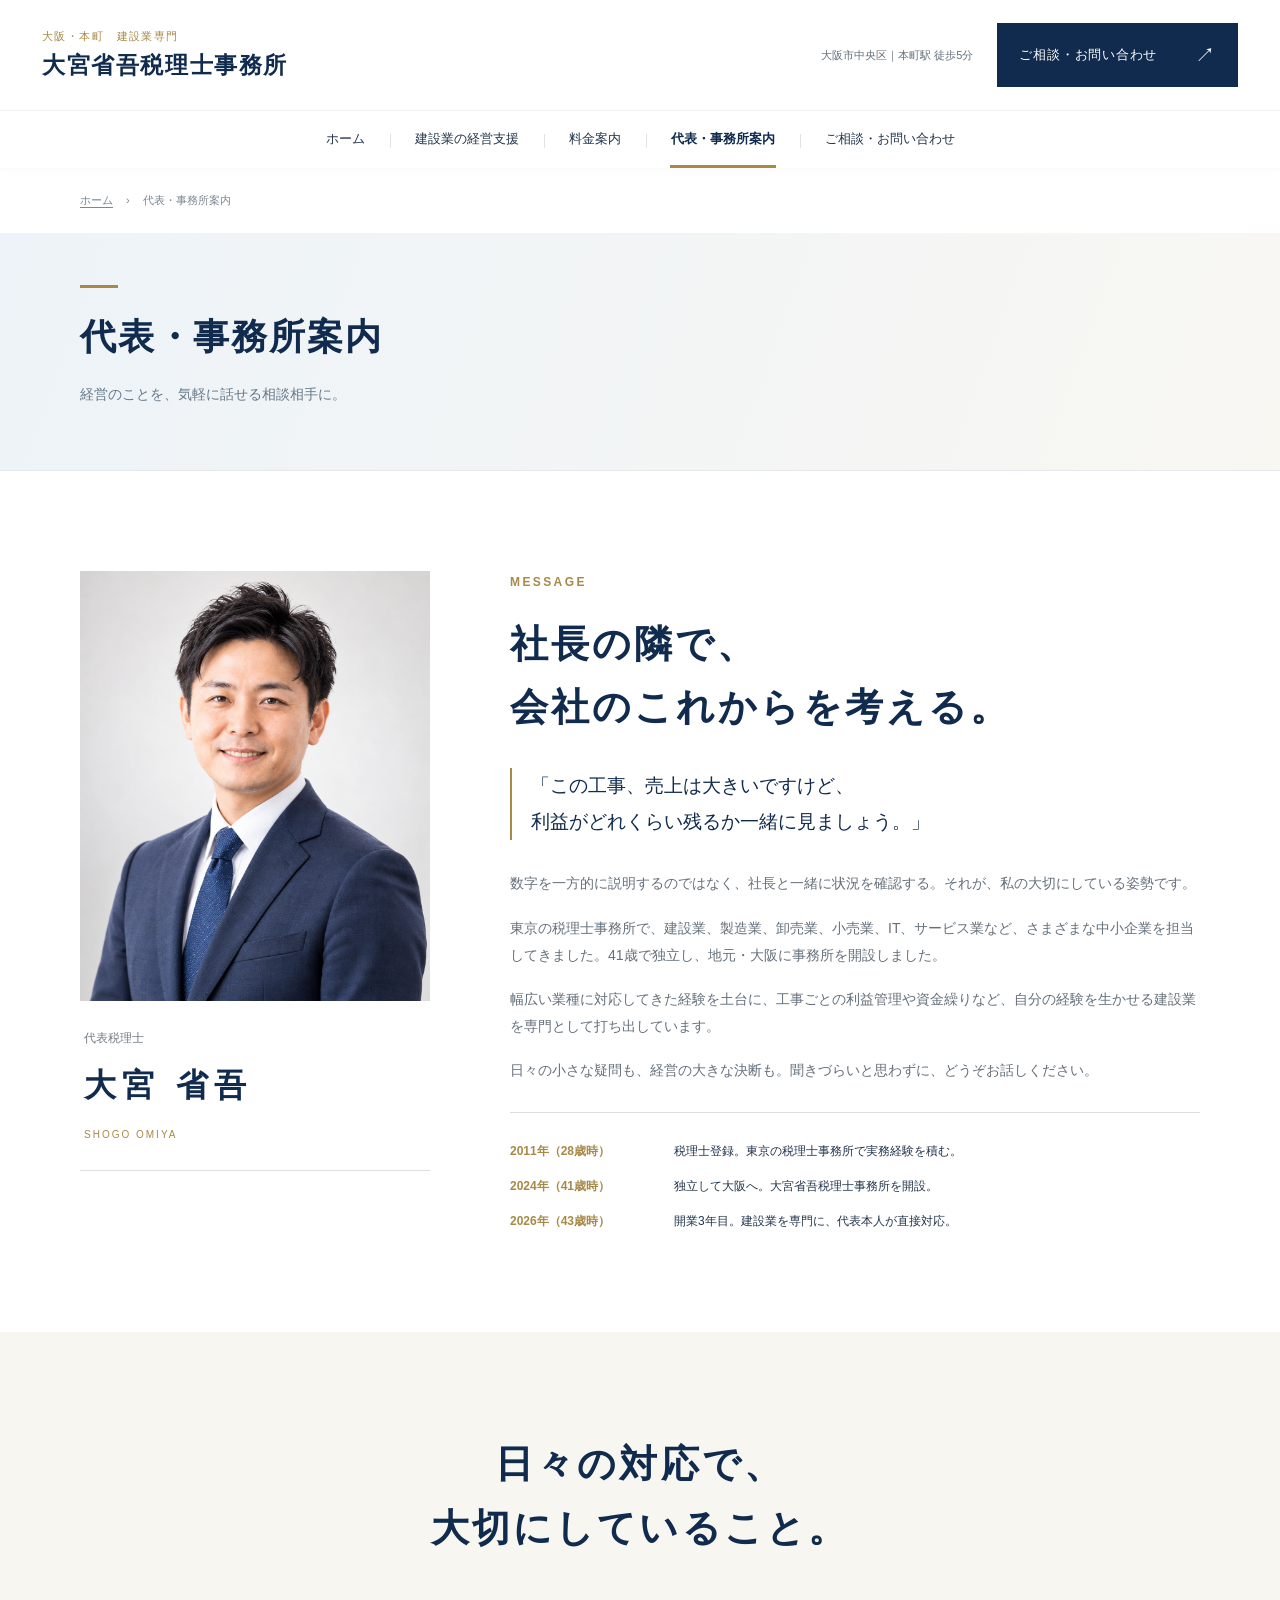
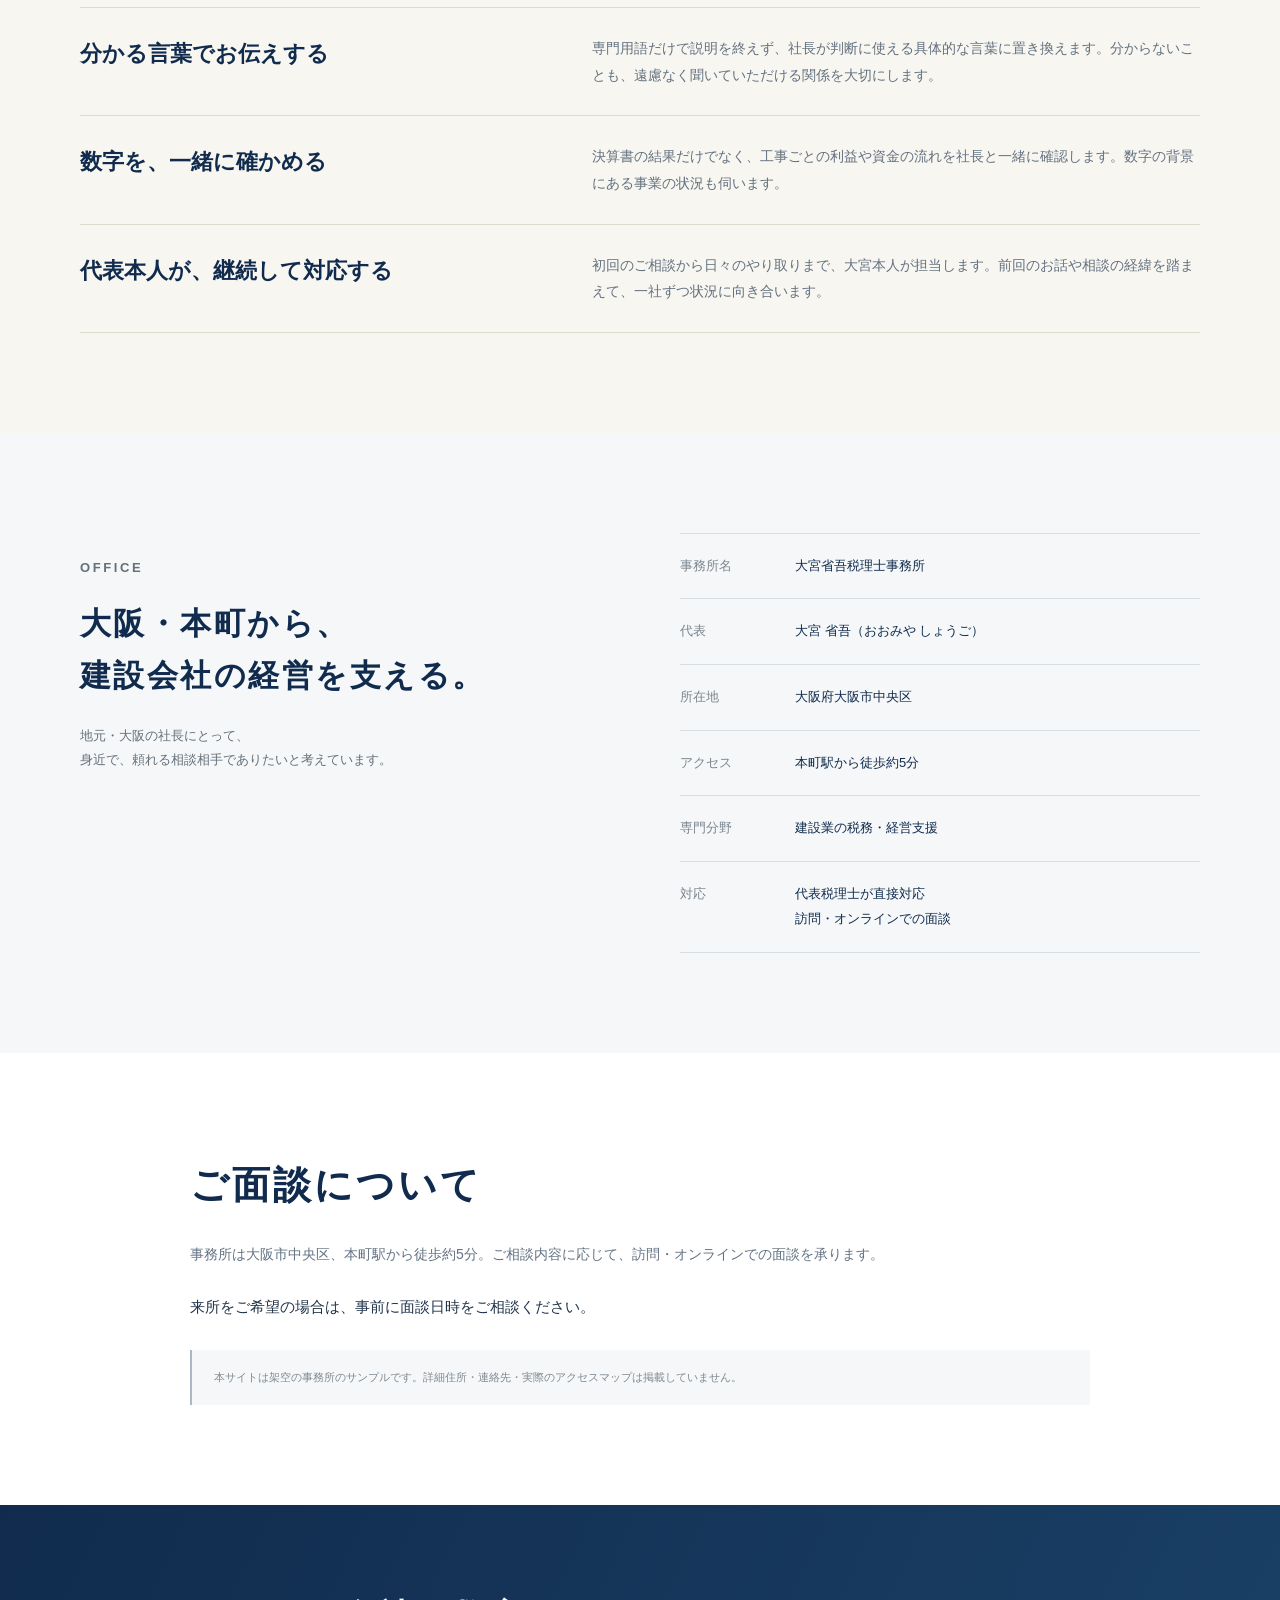
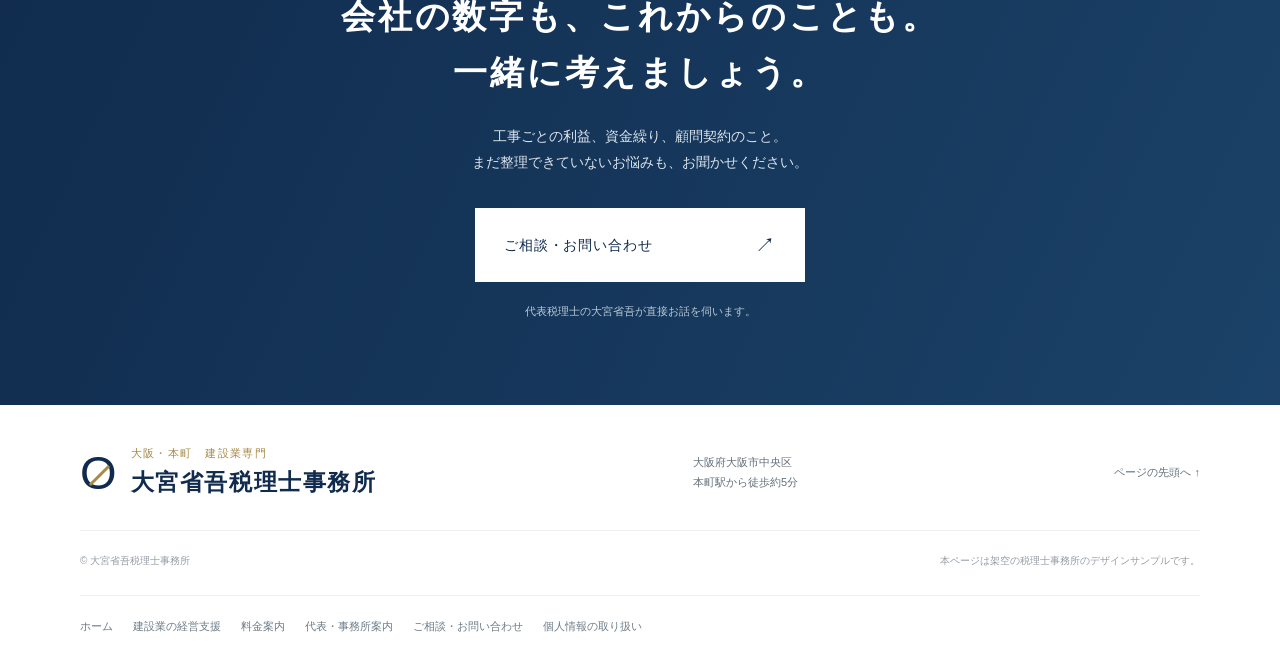
==== about/index.html @ fcce5896 "Add files via upload" ====
<!doctype html><html lang="ja"><head><meta charset="utf-8"><meta name="viewport" content="width=device-width,initial-scale=1"><title>代表・事務所案内｜大宮省吾税理士事務所</title><meta name="description" content="代表税理士・大宮省吾の経歴と対応方針。大阪市中央区、本町駅から徒歩約5分の税理士事務所です。"><meta name="theme-color" content="#102b4d"><link rel="stylesheet" href="../assets/style.css"><link rel="stylesheet" href="../assets/pages.css"></head><body id="top"><a class="skip" href="#main">本文へ</a><header><div class="header-inner"><a class="brand" href="../"><span><small>大阪・本町　建設業専門</small><strong>大宮省吾税理士事務所</strong></span></a><div class="header-right"><span class="location">大阪市中央区｜本町駅 徒歩5分</span><a class="button compact" href="../contact/">ご相談・お問い合わせ <span>↗</span></a></div><button class="menu-button" aria-expanded="false" aria-controls="navigation">メニュー <span>☰</span></button></div><nav id="navigation" aria-label="メインナビゲーション"><a href="../">ホーム</a><a href="../services/">建設業の経営支援</a><a href="../fees/">料金案内</a><a href="./" aria-current="page">代表・事務所案内</a><a href="../contact/">ご相談・お問い合わせ</a></nav></header><main id="main"><div class="breadcrumb container"><a href="../">ホーム</a><span>›</span><span>代表・事務所案内</span></div><section class="page-title"><div class="container"><span class="title-rule"></span><h1>代表・事務所案内</h1><p>経営のことを、気軽に話せる相談相手に。</p></div></section><section class="section representative" id="representative"><div class="container representative-grid"><div class="portrait-column"><div class="portrait"><img src="../assets/representative-portrait.png" alt="笑顔で少し斜めを向いた代表税理士・大宮省吾の人物イメージ" loading="lazy" width="1024" height="1280"></div><div class="name"><small>代表税理士</small><h3>大宮 省吾</h3><span>SHOGO OMIYA</span></div></div><div class="representative-copy"><p class="eyebrow">MESSAGE</p><h2>社長の隣で、<br>会社のこれからを考える。</h2><p class="lead">「この工事、売上は大きいですけど、<br>利益がどれくらい残るか一緒に見ましょう。」</p><p>数字を一方的に説明するのではなく、社長と一緒に状況を確認する。それが、私の大切にしている姿勢です。</p><p>東京の税理士事務所で、建設業、製造業、卸売業、小売業、IT、サービス業など、さまざまな中小企業を担当してきました。41歳で独立し、地元・大阪に事務所を開設しました。</p><p>幅広い業種に対応してきた経験を土台に、工事ごとの利益管理や資金繰りなど、自分の経験を生かせる建設業を専門として打ち出しています。</p><p>日々の小さな疑問も、経営の大きな決断も。聞きづらいと思わずに、どうぞお話しください。</p><div class="career"><div><span>2011年（28歳時）</span><p>税理士登録。東京の税理士事務所で実務経験を積む。</p></div><div><span>2024年（41歳時）</span><p>独立して大阪へ。大宮省吾税理士事務所を開設。</p></div><div><span>2026年（43歳時）</span><p>開業3年目。建設業を専門に、代表本人が直接対応。</p></div></div></div></div></section><section class="section practice-values"><div class="container"><div class="section-heading"><h2>日々の対応で、<br>大切にしていること。</h2></div><div class="values-list"><article><h3>分かる言葉でお伝えする</h3><p>専門用語だけで説明を終えず、社長が判断に使える具体的な言葉に置き換えます。分からないことも、遠慮なく聞いていただける関係を大切にします。</p></article><article><h3>数字を、一緒に確かめる</h3><p>決算書の結果だけでなく、工事ごとの利益や資金の流れを社長と一緒に確認します。数字の背景にある事業の状況も伺います。</p></article><article><h3>代表本人が、継続して対応する</h3><p>初回のご相談から日々のやり取りまで、大宮本人が担当します。前回のお話や相談の経緯を踏まえて、一社ずつ状況に向き合います。</p></article></div></div></section><section class="section office" id="office"><div class="container office-grid"><div><p class="eyebrow">OFFICE</p><h2>大阪・本町から、<br>建設会社の経営を支える。</h2><p>地元・大阪の社長にとって、<br>身近で、頼れる相談相手でありたいと考えています。</p></div><dl><div><dt>事務所名</dt><dd>大宮省吾税理士事務所</dd></div><div><dt>代表</dt><dd>大宮 省吾（おおみや しょうご）</dd></div><div><dt>所在地</dt><dd>大阪府大阪市中央区</dd></div><div><dt>アクセス</dt><dd>本町駅から徒歩約5分</dd></div><div><dt>専門分野</dt><dd>建設業の税務・経営支援</dd></div><div><dt>対応</dt><dd>代表税理士が直接対応<br>訪問・オンラインでの面談</dd></div></dl></div></section><section class="section"><div class="container narrow"><h2>ご面談について</h2><p class="section-lead">事務所は大阪市中央区、本町駅から徒歩約5分。ご相談内容に応じて、訪問・オンラインでの面談を承ります。</p><p>来所をご希望の場合は、事前に面談日時をご相談ください。</p><p class="demo-note">本サイトは架空の事務所のサンプルです。詳細住所・連絡先・実際のアクセスマップは掲載していません。</p></div></section><section class="contact"><div class="container"><h2>会社の数字も、これからのことも。<br>一緒に考えましょう。</h2><p>工事ごとの利益、資金繰り、顧問契約のこと。<br>まだ整理できていないお悩みも、お聞かせください。</p><a class="button light" href="../contact/">ご相談・お問い合わせ <span>↗</span></a><p class="contact-caption">代表税理士の大宮省吾が直接お話を伺います。</p></div></section></main><footer><div class="container footer-top"><a class="brand" href="../"><span class="brand-symbol" aria-hidden="true">O<span></span></span><span><small>大阪・本町　建設業専門</small><strong>大宮省吾税理士事務所</strong></span></a><p>大阪府大阪市中央区<br>本町駅から徒歩約5分</p><a href="#top">ページの先頭へ ↑</a></div><div class="container footer-bottom"><small>© 大宮省吾税理士事務所</small><small>本ページは架空の税理士事務所のデザインサンプルです。</small></div><div class="container footer-links"><a href="../">ホーム</a><a href="../services/">建設業の経営支援</a><a href="../fees/">料金案内</a><a href="./">代表・事務所案内</a><a href="../contact/">ご相談・お問い合わせ</a><a href="../contact/#privacy">個人情報の取り扱い</a></div></footer><script src="../assets/main.js"></script></body></html>
---- assets/style.css ----
:root{--navy:#102b4d;--ink:#22344a;--gold:#a78948;--cream:#f6f4ee;--line:#dedfdd;--serif:'Yu Mincho','Hiragino Mincho ProN','Noto Serif JP',serif;--sans:'Hiragino Kaku Gothic ProN','Yu Gothic',Meiryo,sans-serif}*{box-sizing:border-box}html{scroll-behavior:smooth;scroll-padding-top:150px}body{margin:0;font-family:var(--sans);color:var(--ink);font-size:15px;line-height:1.9;background:#fff}a{color:inherit;text-decoration:none}button{font:inherit;cursor:pointer}img{display:block;max-width:100%}h1,h2,h3,p{margin:0}h2,h3{font-family:var(--serif);color:var(--navy);font-weight:600}h2{font-size:clamp(26px,3vw,40px);line-height:1.65;letter-spacing:.08em}h3{line-height:1.75}p{overflow-wrap:anywhere}.container{width:min(1120px,calc(100% - 64px));margin:auto}.narrow{max-width:900px}.section{padding:100px 0}.eyebrow{font-family:Georgia,serif;font-size:12px;font-weight:600;letter-spacing:.2em;color:var(--gold);margin-bottom:18px}.section-heading{text-align:center;margin-bottom:48px}.section-heading>p:last-child:not(.eyebrow){margin-top:20px;color:#64707b}.button{display:inline-flex;align-items:center;justify-content:space-between;gap:38px;padding:17px 28px;background:var(--navy);border:1px solid var(--navy);color:#fff;font-size:14px;letter-spacing:.06em;transition:.2s}.button:hover{background:#254568;transform:translateY(-2px)}.button span{font-size:20px}.button.compact{padding:12px 21px;font-size:13px}.button.light{background:white;border-color:white;color:var(--navy);min-width:330px}.button.light:hover{background:var(--cream)}:focus-visible{outline:3px solid #caa654;outline-offset:5px}header{background:rgba(255,255,255,.98);position:sticky;top:0;z-index:10;box-shadow:0 1px 6px #102b4d09}.header-inner{max-width:1400px;margin:auto;display:flex;align-items:center;justify-content:space-between;padding:23px 42px}.brand{display:flex;align-items:center;gap:14px}.brand small{display:block;font-size:11px;letter-spacing:.13em;color:var(--gold);line-height:1.5;margin-bottom:5px}.brand strong{font-family:var(--serif);font-size:23px;letter-spacing:.07em;color:var(--navy);line-height:1.4}.brand-symbol{font-family:Georgia,serif;font-size:47px;line-height:1;color:var(--navy);position:relative}.brand-symbol span{position:absolute;height:3px;width:27px;background:var(--gold);left:6px;top:25px;transform:rotate(-45deg)}.header-right{display:flex;align-items:center;gap:24px}.location{font-size:11px;color:#64707b}nav{border-top:1px solid #edf0f0;display:flex;justify-content:center;gap:0}nav a{font-size:13px;padding:16px 36px;position:relative}nav a:hover{color:var(--gold)}nav a+a:before{content:'';width:1px;height:14px;background:#dfe3e7;position:absolute;left:0;top:23px}.menu-button,.mobile-contact,.mobile-only,.mobile-hero{display:none}.desktop-kv{width:100%;height:auto}.hero-action{display:flex;align-items:center;justify-content:space-between;gap:30px;padding:28px max(32px,calc((100% - 1120px)/2));border-bottom:1px solid var(--line);background:#fff}.gold-label{font-family:var(--serif);font-size:21px;letter-spacing:.05em;color:var(--navy)}.hero-action p{font-size:12px;color:#64707b;margin-top:5px}.concerns{background:var(--cream)}.concern-grid{display:grid;grid-template-columns:repeat(3,1fr);gap:22px}.concern-grid article{background:white;padding:32px 30px;border-top:2px solid var(--gold)}.number{font-family:Georgia,serif;color:#c5b58d;font-size:35px;line-height:1;display:block;margin-bottom:22px}.concern-grid h3{font-size:19px;margin-bottom:18px}.concern-grid p{font-size:14px;color:#68727b}.concern-end{text-align:center;margin-top:45px;font-family:var(--serif);color:var(--navy)}.concern-end span{display:block;font-size:15px}.concern-end strong{font-size:25px;letter-spacing:.04em;font-weight:500}.strength-list article{display:grid;grid-template-columns:160px 1fr;gap:35px;padding:38px 20px;border-bottom:1px solid var(--line)}.strength-list article:first-child{border-top:1px solid var(--line)}.strength-index{font-family:Georgia,serif;font-size:58px;color:var(--gold);line-height:1.2}.strength-index span{display:block;font-size:9px;letter-spacing:.12em;margin-top:10px;color:#81898f}.strength-list h3{font-size:24px;margin-bottom:15px}.strength-list p{max-width:770px;color:#64707b;font-size:14px}.tags{display:flex;gap:10px;flex-wrap:wrap;margin-top:20px}.tags span{padding:4px 14px;background:#f5f6f7;font-size:11px}.services{background:var(--navy);color:#dae1ea}.services h2,.services h3{color:white}.heading-split{display:flex;align-items:end;justify-content:space-between;gap:32px;margin-bottom:45px}.heading-split>p{font-size:13px;padding-bottom:8px}.service-grid{display:grid;grid-template-columns:repeat(2,1fr);border-left:1px solid #ffffff25;border-top:1px solid #ffffff25}.service-grid article{padding:38px 40px;border-right:1px solid #ffffff25;border-bottom:1px solid #ffffff25}.service-grid article>span{font-size:10px;font-family:Georgia,serif;letter-spacing:.12em;color:#cab57d}.service-grid h3{font-size:24px;margin:13px 0}.service-grid p{font-size:14px;color:#c4cedb}.service-note{padding:26px 32px;margin-top:25px;border:1px solid #ffffff25;display:flex;align-items:center;gap:24px}.service-note strong{font-size:13px;white-space:nowrap;font-weight:500;color:white}.service-note p{font-size:12px;color:#c4cedb}.representative-grid{display:grid;grid-template-columns:350px 1fr;gap:80px}.portrait{height:410px;position:relative;overflow:hidden;background:#b1dded}.portrait img{max-width:none;height:100%;width:auto;position:absolute;right:0}.portrait-caption{font-size:10px;color:#8b949c;text-align:right;margin-top:6px}.name{padding:22px 4px;border-bottom:1px solid var(--line)}.name small{font-size:12px;color:#737c84}.name h3{font-size:32px;letter-spacing:.2em;margin:6px 0}.name>span{font-size:10px;letter-spacing:.2em;color:var(--gold)}.representative-copy h2{margin-bottom:22px}.representative-copy>p:not(.eyebrow){font-size:14px;color:#64707b;margin-bottom:18px}.representative-copy .lead{font-family:var(--serif);font-size:19px!important;color:var(--navy)!important;padding-left:19px;border-left:2px solid var(--gold);margin:30px 0!important}.career{margin-top:28px;border-top:1px solid var(--line);padding-top:15px}.career>div{display:grid;grid-template-columns:60px 1fr;gap:14px;margin-top:12px;font-size:12px}.career span{color:var(--gold);font-weight:bold}.flow{background:var(--cream)}.flow-grid{display:grid;grid-template-columns:repeat(3,1fr);gap:36px;padding:0;margin:0;list-style:none}.flow-grid li{position:relative;padding-top:22px;border-top:1px solid #b8a371}.flow-grid li+li:before{content:'→';position:absolute;left:-29px;top:63px;color:var(--gold)}.flow-grid span{color:var(--gold);font:13px Georgia,serif;letter-spacing:.13em}.flow-grid h3{font-size:21px;margin:16px 0}.flow-grid p{font-size:13px;color:#64707b}.faq details{border-bottom:1px solid var(--line)}.faq details:first-of-type{border-top:1px solid var(--line)}summary{padding:24px 45px 24px 5px;font-size:15px;list-style:none;cursor:pointer;position:relative}summary::-webkit-details-marker{display:none}summary:after{content:'+';position:absolute;right:12px;top:22px;color:var(--gold);font-size:23px}details[open] summary:after{content:'−'}summary span{font:24px Georgia,serif;color:var(--gold);margin-right:22px}.faq details p{padding:0 40px 27px 47px;font-size:14px;color:#64707b}.office{background:#f5f7f8}.office-grid{display:grid;grid-template-columns:1fr 1fr;gap:80px}.office h2{font-size:31px}.office p{font-size:13px;color:#64707b;margin-top:23px}.office-decoration{margin-top:32px;color:#b4c0cc}.office-decoration>span{font:11px Georgia,serif;letter-spacing:.25em}.office-decoration svg{display:block;width:90%;height:95px;margin-top:8px}dl{margin:0}dl>div{display:grid;grid-template-columns:95px 1fr;gap:20px;padding:20px 0;border-bottom:1px solid #d8dfe4;font-size:13px}dl>div:first-child{border-top:1px solid #d8dfe4}dt{color:#7b858e}dd{margin:0;color:var(--navy)}.contact{padding:83px 0;text-align:center;background:linear-gradient(115deg,#102b4d,#1b4268);color:#dbe4ec}.contact h2{color:white;font-size:34px}.contact>.container>p:not(.eyebrow){font-size:14px;margin-top:23px}.contact .button{margin-top:32px}.contact .contact-caption{font-size:11px!important;margin-top:19px!important;color:#b9c9d7}footer{padding:40px 0 22px}.footer-top{display:flex;align-items:center;justify-content:space-between;gap:32px}.footer-top p,.footer-top>a:last-child{font-size:11px;color:#64707b}.footer-bottom{display:flex;justify-content:space-between;gap:24px;margin-top:30px;padding-top:20px;border-top:1px solid #edf0f2;color:#939ba3;font-size:10px}.footer-bottom small{font-size:10px}.skip{position:fixed;top:-80px;z-index:99;background:white;padding:12px}.skip:focus{top:5px}.sr-only{position:absolute;width:1px;height:1px;overflow:hidden;clip:rect(0,0,0,0)}dialog{border:0;padding:44px;max-width:520px;width:calc(100% - 40px);color:var(--ink);box-shadow:0 20px 80px #0003}dialog::backdrop{background:#0b203bc9}dialog h2{font-size:25px;margin-bottom:20px}dialog p{font-size:14px}dialog .button{margin-top:25px}.dialog-close{border:0;background:none;position:absolute;right:15px;top:8px;font-size:28px;color:var(--navy)}
@media(min-width:1700px){.hero{max-width:2048px;margin:auto}}
@media(max-width:1100px){.location{display:none}nav a{padding:16px 22px}.representative-grid{gap:45px;grid-template-columns:300px 1fr}.service-note{display:block}.service-note p{margin-top:10px}.concern-grid article{padding:26px 20px}.concern-grid h3{font-size:17px}.header-inner{padding:20px 30px}}
@media(max-width:760px){html{scroll-padding-top:85px}body{font-size:14px}.container{width:calc(100% - 40px)}.section{padding:62px 0}.header-inner{padding:16px 20px}.brand{gap:9px}.brand-symbol{font-size:35px}.brand-symbol span{width:21px;top:20px;left:4px}.brand small{font-size:9px}.brand strong{font-size:17px;letter-spacing:.02em}.header-right{display:none}.menu-button{display:block;border:0;background:none;font-size:10px;color:var(--navy);padding:5px}.menu-button span{display:block;font-size:22px;line-height:1.3}nav{display:none;position:absolute;background:white;left:0;right:0;box-shadow:0 10px 20px #102b4d15;padding:10px 20px}nav.open{display:grid;grid-template-columns:1fr 1fr}nav a{padding:12px 9px;border-bottom:1px solid #edf0f0;font-size:12px}nav a+a:before{display:none}.mobile-contact{display:block}.desktop-kv{display:none}.mobile-hero{display:block;min-height:430px;padding:32px 20px 26px;position:relative;background:#b9e9fa;overflow:hidden;isolation:isolate}.mobile-hero:before{content:'';position:absolute;inset:0;z-index:-2;background:url('key-visual.png') right center/auto 100% no-repeat}.mobile-hero:after{content:'';position:absolute;inset:0;z-index:-1;background:linear-gradient(90deg,#e3f6ff 0%,#e3f6fff5 40%,#e3f6ff15 80%)}.mobile-hero .eyebrow{font-family:var(--sans);font-size:10px;letter-spacing:.04em;color:var(--navy);margin-bottom:25px}.mobile-hero h2{font-size:clamp(26px,7vw,33px);letter-spacing:.02em;line-height:1.7;text-shadow:0 0 10px white}.mobile-hero h2 em{font-style:normal}.mobile-hero>p:not(.eyebrow){font-family:var(--serif);font-size:15px;margin-top:22px;color:var(--navy);text-shadow:0 0 10px white}.mobile-proof{position:absolute;left:0;right:0;bottom:0;background:var(--navy);color:#fff;padding:13px 15px;text-align:center;font-size:10px;letter-spacing:.02em}.hero-action{padding:23px 20px;display:block;text-align:center}.gold-label{font-size:18px}.hero-action p{font-size:11px}.hero-action .button{margin-top:17px;padding:12px 26px;min-width:245px}.section-heading{margin-bottom:30px}.eyebrow{font-size:10px;margin-bottom:12px}.section-heading>p:last-child:not(.eyebrow){font-size:12px;margin-top:15px}.mobile-only{display:block}.concern-grid,.service-grid,.flow-grid,.office-grid,.representative-grid{grid-template-columns:1fr}.concern-grid{gap:14px}.concern-grid article{padding:23px 24px;position:relative}.number{font-size:25px;margin-bottom:13px}.concern-grid h3{font-size:19px}.concern-grid p{font-size:13px}.concern-end{margin-top:30px}.concern-end strong{font-size:20px;display:block;line-height:1.9;margin-top:6px}.strength-list article{grid-template-columns:47px 1fr;gap:18px;padding:28px 0}.strength-index{font-size:33px}.strength-index span{font-size:7px;letter-spacing:0;overflow-wrap:anywhere}.strength-list h3{font-size:20px}.strength-list p{font-size:13px}.tags{gap:6px}.tags span{font-size:10px;padding:4px 10px}.heading-split{display:block;margin-bottom:30px}.heading-split>p{margin-top:20px;font-size:12px}.service-grid article{padding:28px}.service-grid h3{font-size:23px}.service-grid p{font-size:13px}.service-note{padding:22px}.service-note strong{white-space:normal;display:block}.representative-grid{gap:32px}.portrait-column{max-width:340px;width:100%;margin:auto}.portrait{height:340px}.name{padding:16px 4px}.name h3{font-size:28px}.representative-copy .lead{font-size:17px!important}.representative-copy>p:not(.eyebrow){font-size:13px}.flow-grid{gap:28px}.flow-grid li{padding-top:17px}.flow-grid li+li:before{display:none}.flow-grid h3{margin:9px 0;font-size:20px}.faq summary{font-size:13px;padding:21px 30px 21px 0;display:flex;align-items:baseline;line-height:1.8}summary span{font-size:20px;margin-right:13px;flex-shrink:0}.faq details p{padding:0 15px 22px 32px;font-size:12px}.office-grid{gap:30px}.office h2{font-size:27px}.office-decoration{margin-top:20px}.office-decoration svg{height:75px}.contact{padding:55px 0}.contact h2{font-size:25px;letter-spacing:.04em}.contact>.container>p:not(.eyebrow){font-size:12px}.button.light{min-width:0;width:100%;max-width:330px}.footer-top{flex-direction:column;align-items:flex-start;gap:20px}.footer-bottom{flex-direction:column;gap:10px;margin-top:23px}dialog{padding:32px 25px}}
@media(prefers-reduced-motion:reduce){html{scroll-behavior:auto}*{transition:none!important}}
/* Refined concerns, portrait and consultation sequence */
.yellow-marker{background:linear-gradient(transparent 64%,#ffe46a 64%,#ffe46a 91%,transparent 91%);padding:0 .06em;box-decoration-break:clone;-webkit-box-decoration-break:clone}.concerns{background:#f8f6ef}.concerns .section-heading{margin-bottom:48px}.concern-grid{display:block;border-top:1px solid #d6d2c7}.concern-grid article{display:grid;grid-template-columns:112px minmax(260px,1fr) 1fr;align-items:center;gap:30px;background:transparent;border:0;border-bottom:1px solid #d6d2c7;padding:34px 8px}.concern-topic{font-size:13px;font-weight:600;color:var(--navy);border-left:4px solid #ebc443;padding:7px 0 7px 17px;letter-spacing:.08em}.concern-grid h3{margin:0;font-size:22px;line-height:1.8;letter-spacing:.025em}.concern-grid p{font-size:13px;line-height:2;color:#667079}.concern-end{margin-top:40px}.portrait{height:430px;background:#f2f1ed}.portrait img{width:100%;height:100%;max-width:100%;position:static;object-fit:cover;object-position:center 35%}.flow{background:#f4f6f7}.flow .section-heading{text-align:left;margin-bottom:40px}.flow-grid{display:block;position:relative;max-width:960px;margin-left:auto;list-style:none}.flow-grid:before{content:'';position:absolute;left:47px;top:38px;bottom:40px;width:1px;background:#b6c1cc}.flow-grid li{display:grid;grid-template-columns:95px 230px 1fr;align-items:center;gap:35px;padding:30px 0;border:0;position:relative}.flow-grid li+li{border-top:1px solid #d7dee4}.flow-grid li+li:before{display:none}.flow-grid .flow-step{width:95px;height:95px;display:flex;flex-direction:column;align-items:center;justify-content:center;border:1px solid #b9c5d0;border-radius:50%;background:#f4f6f7;position:relative;z-index:1;color:var(--navy);letter-spacing:0}.flow-step small{font-family:var(--sans);font-size:9px;letter-spacing:.02em}.flow-step b{font:normal 35px Georgia,serif;line-height:1.3}.flow-grid h3{font-size:22px;line-height:1.6;margin:0}.flow-grid p{font-size:14px;line-height:2;color:#667079}.flow-grid li:last-child .flow-step{background:var(--navy);color:white;border-color:var(--navy)}
@media(max-width:1100px){.concern-grid article{grid-template-columns:100px 1fr 1fr;gap:22px}.concern-grid h3{font-size:20px}.flow-grid li{grid-template-columns:95px 210px 1fr;gap:25px}.flow-grid h3{font-size:20px}}
@media(max-width:760px){.concerns .section-heading{margin-bottom:28px}.concern-grid article{grid-template-columns:1fr;gap:13px;padding:25px 0}.concern-topic{font-size:11px;padding:2px 0 2px 12px;line-height:1.7;border-left-width:3px}.concern-grid h3{font-size:21px;line-height:1.75}.concern-grid p{font-size:13px;padding-right:8px}.concern-end{margin-top:30px}.portrait{height:410px}.flow .section-heading{text-align:center;margin-bottom:25px}.flow-grid:before{left:29px;top:30px;bottom:50px}.flow-grid li{grid-template-columns:60px 1fr;column-gap:20px;row-gap:9px;padding:25px 0;align-items:start}.flow-grid .flow-step{width:60px;height:60px;grid-row:1 / 3}.flow-step small{font-size:7px}.flow-step b{font-size:26px}.flow-grid h3{font-size:20px;padding-top:5px}.flow-grid p{grid-column:2;font-size:12px;line-height:1.95}}
/* Four-step consultation graphic, adapted to the office palette */
.flow.process{background:#fff;padding:90px 0}.process .section-heading{text-align:center;margin-bottom:38px}.process-board{background:linear-gradient(120deg,#f2f4f7,#f8f6ef);padding:32px 28px;border-radius:10px}.process-phases{display:grid;grid-template-columns:1fr 1fr;gap:18px;margin-bottom:22px}.process-phases>div{background:#fff;clip-path:polygon(0 0,96% 0,100% 50%,96% 100%,0 100%);padding:13px 24px;font-family:var(--serif);font-size:20px;text-align:center;color:var(--navy);letter-spacing:.08em}.process-phases>div:last-child{color:#88703b}.process-cards{display:grid;grid-template-columns:repeat(4,minmax(0,1fr));gap:20px;padding:0;margin:0;list-style:none;position:relative;isolation:isolate}.process-cards:before{content:'';position:absolute;left:5%;right:5%;height:5px;top:139px;background:linear-gradient(90deg,var(--navy) 50%,#b39a61 50%);z-index:-1}.process-cards li{background:#fff;padding:22px 18px 25px;border-radius:7px;position:relative;text-align:center;box-shadow:0 2px 0 #102b4d06}.process-number{display:flex;align-items:baseline;justify-content:center;gap:6px;color:var(--navy);line-height:1.1;margin-bottom:18px}.process-number span{font:11px Georgia,serif;letter-spacing:.1em}.process-number b{font:normal 35px Georgia,serif}.process-icon{width:98px;height:98px;border-radius:50%;background:#edf1f6;display:grid;place-items:center;margin:0 auto 22px;color:var(--navy)}.process-icon svg{width:57px;height:57px}.process-icon .accent{stroke:#af9456}.process-cards li:nth-child(n+3) .process-number{color:#88703b}.process-cards li:nth-child(n+3) .process-icon{background:#f5f1e6}.process-cards h3{font-size:18px;letter-spacing:.02em;margin:0 0 12px;line-height:1.7}.process-cards p{font-size:12px;line-height:1.95;color:#64707b;text-align:left}.process-bands{display:grid;grid-template-columns:1fr 1fr;gap:18px;margin-top:23px}.process-bands>div{background:var(--navy);color:white;clip-path:polygon(0 0,96% 0,100% 50%,96% 100%,0 100%);padding:16px 20px;text-align:center;font-family:var(--serif);font-size:18px;letter-spacing:.04em}.process-bands>div:last-child{background:#a48b50}.process-bands span{font-family:var(--sans);font-size:10px;display:block;letter-spacing:.08em;margin-bottom:4px}.process-note{text-align:right;font-size:11px;color:#747f88;margin-top:14px}
@media(max-width:1100px){.process-board{padding:25px 20px}.process-cards{gap:13px}.process-cards li{padding:22px 13px}.process-cards h3{font-size:16px}.process-bands>div{font-size:17px}.process-icon{width:88px;height:88px}.process-cards:before{top:134px}}
@media(max-width:760px){.flow.process{padding:62px 0}.process .container{width:calc(100% - 28px)}.process .section-heading{margin-bottom:28px}.process-board{padding:20px 14px;border-radius:7px}.process-phases{gap:10px;margin-bottom:14px}.process-phases>div{font-size:12px;padding:11px 8px;letter-spacing:.01em}.process-cards{grid-template-columns:repeat(2,minmax(0,1fr));gap:14px 12px}.process-cards:before{display:none}.process-cards li{padding:19px 13px 20px}.process-cards li:nth-child(odd):after{content:'›';position:absolute;right:-11px;top:96px;color:var(--gold);font-size:24px;font-family:Georgia,serif;z-index:2}.process-number{margin-bottom:14px}.process-number b{font-size:30px}.process-number span{font-size:9px}.process-icon{width:75px;height:75px;margin-bottom:17px}.process-icon svg{width:46px;height:46px}.process-cards h3{font-size:16px;line-height:1.7;margin-bottom:10px}.process-cards p{font-size:11px;line-height:1.9}.process-bands{gap:10px;margin-top:17px}.process-bands>div{font-size:12px;padding:12px 9px;letter-spacing:0;line-height:1.7}.process-bands span{font-size:8px;letter-spacing:0}.process-note{text-align:center;font-size:10px;margin:14px 5px 0}}
@media(max-width:360px){.process-cards h3{font-size:14px}.process-cards li{padding-left:10px;padding-right:10px}.process-bands>div{font-size:11px}.process-phases>div{font-size:11px}}
.pricing{background:#faf9f5}.price-intro{display:flex;justify-content:space-between;align-items:center;gap:35px;padding:28px 38px;background:white;border-top:3px solid var(--gold);margin-bottom:40px}.price-intro>div>span{font-size:12px;color:#6d7883}.price-intro>div>p{color:var(--navy);line-height:1.5}.price-intro strong{font:44px Arial,Helvetica,sans-serif;font-variant-numeric:lining-nums tabular-nums;margin-right:7px}.price-intro small{font-size:11px}.price-intro>p{font-size:13px;color:#637180}.price-intro .price-net{font-size:11px}.pricing-subheading{display:flex;justify-content:space-between;align-items:center;gap:20px;margin:40px 0 18px}.pricing-subheading h3{font-size:24px}.pricing-subheading>span{font-size:11px;color:#7a838b}.price-table-wrap{overflow-x:auto}.price-table{width:100%;border-collapse:collapse;text-align:center;background:white;min-width:680px;font-size:14px}.price-table thead{background:var(--navy);color:white}.price-table th,.price-table td{padding:20px 15px;border-bottom:1px solid #e0e1de}.price-table thead th{font-size:12px;font-weight:500}.price-table tbody th{text-align:left;font-weight:500;font-size:13px}.price-table td{color:var(--navy)}.price-table small{display:block;font-size:10px;font-weight:normal;margin-top:4px}.price-table td small{color:#828b92}.price-table .price-focus{background:#f6f1e3}.price-notes{font-size:11px;color:#75808a;line-height:1.9;margin-top:18px}.price-notes p{padding-left:1em;position:relative;margin-top:6px}.price-notes p:before{content:'※';position:absolute;left:0}.optional-fees{background:white;padding:0 25px}.optional-fees>div{grid-template-columns:1fr 1fr;align-items:center;padding:20px 0}.optional-fees>div:first-child{border-top:0}.optional-fees>div:last-child{border-bottom:0}.optional-fees dt{font-size:14px;color:var(--navy)}.optional-fees small{display:block;font-size:10px;color:#7b858e;margin-top:4px}.optional-fees dd{text-align:right}.optional-fees dd strong{font-weight:500;font-size:16px}.annual-example{margin-top:42px;padding:32px 38px;border:1px solid #b9a477;background:white}.annual-heading>span{font-size:11px;color:var(--gold);letter-spacing:.05em}.annual-heading h3{font-size:23px;margin-top:6px}.annual-heading>p{font-size:11px;color:#77828b;margin-top:5px}.annual-equation{display:flex;align-items:center;justify-content:space-between;gap:18px;padding:24px 0}.annual-equation span{display:block;font-size:11px;color:#7b858e}.annual-equation strong{font-size:16px;color:var(--navy);font-weight:500}.annual-equation i{font-style:normal;color:var(--gold);font-size:18px}.annual-total{border-top:1px solid #dfd8c8;padding-top:20px;display:flex;align-items:baseline;justify-content:flex-end;gap:20px;color:var(--navy)}.annual-total>span{font-size:12px}.annual-total strong{font:42px Arial,Helvetica,sans-serif;font-variant-numeric:lining-nums tabular-nums}.annual-total strong small{font:16px var(--sans);margin-left:5px}.annual-disclaimer{font-size:10px;color:#858e96;text-align:right;margin-top:10px}.price-cta{text-align:center;margin-top:38px}.price-cta p{font-size:14px;margin-bottom:20px}.faq-price-link{color:var(--navy);text-decoration:underline}nav a{padding-left:25px;padding-right:25px}
@media(max-width:1100px){nav a{padding-left:16px;padding-right:16px}.price-intro{padding:25px}.annual-example{padding:28px}}
@media(max-width:760px){.price-intro{display:block;padding:23px}.price-intro strong{font-size:40px}.price-intro>p{margin-top:18px;font-size:12px}.pricing-subheading{display:block;margin-top:30px}.pricing-subheading h3{font-size:21px}.pricing-subheading>span{display:block;margin-top:6px;font-size:10px}.price-table{min-width:620px;font-size:12px}.price-table th,.price-table td{padding:15px 13px}.price-table tbody th{font-size:11px}.price-table thead th{font-size:11px}.price-table-wrap:before{content:'料金表は左右にスクロールできます';display:block;font-size:10px;color:#7a838b;margin-bottom:8px}.price-notes{font-size:10px}.optional-fees{padding:0 18px}.optional-fees>div{grid-template-columns:1fr;gap:10px;padding:17px 0}.optional-fees dd{text-align:left}.optional-fees dt{font-size:13px}.optional-fees dd strong{font-size:15px}.annual-example{padding:23px 20px;margin-top:30px}.annual-heading h3{font-size:20px}.annual-equation{flex-direction:column;align-items:stretch;gap:10px;padding:22px 0}.annual-equation p{display:flex;justify-content:space-between;align-items:baseline;gap:12px}.annual-equation strong{font-size:13px}.annual-equation i{font-size:13px;text-align:center;line-height:1}.annual-total{display:block;text-align:right;padding-top:15px}.annual-total>span{display:block;font-size:11px}.annual-total strong{font-size:38px}.annual-disclaimer{font-size:10px}.price-cta .button{font-size:12px;padding:15px 18px;gap:15px}.price-cta p{font-size:13px}nav a{padding:12px 9px}}
/* Compact concern points based on the supplied visual reference */
.concern-grid.concern-points{display:grid;grid-template-columns:repeat(3,minmax(0,1fr));gap:18px;padding:20px 0;border:0;position:relative;isolation:isolate}.concern-points:before{content:'';position:absolute;inset:0 -20px;background:repeating-linear-gradient(45deg,#e9e6df 0,#e9e6df 1px,transparent 1px,transparent 7px);opacity:.6;z-index:-1}.concern-grid.concern-points article{display:flex;align-items:center;gap:14px;padding:23px 18px;border:0;border-radius:7px;background:#fff;box-shadow:0 4px 12px #102b4d06;min-height:126px}.concern-badge{display:flex;flex-direction:column;justify-content:center;align-items:center;flex:0 0 53px;width:53px;height:53px;border-radius:50%;background:#ffe32c;color:var(--navy);line-height:1}.concern-badge small{font-family:var(--sans);font-size:10px;font-weight:600;letter-spacing:.04em;margin-bottom:2px;transform:none}.concern-badge b{font:700 29px Georgia,serif;line-height:1}.concern-grid.concern-points h3{font-family:var(--sans);font-size:16px;line-height:1.7;font-weight:700;color:var(--navy);letter-spacing:0;margin:0;overflow-wrap:anywhere}.concern-grid.concern-points h3 br{display:none}
@media(max-width:1100px){.concern-grid.concern-points{gap:14px}.concern-grid.concern-points article{padding:21px 14px;gap:12px;min-height:132px}.concern-grid.concern-points h3{font-size:15px}.concern-badge{flex-basis:48px;width:48px;height:48px}.concern-badge b{font-size:27px}}
@media(max-width:760px){.concern-grid.concern-points{grid-template-columns:1fr;gap:13px;padding:16px 0}.concern-points:before{inset:0 -12px}.concern-grid.concern-points article{min-height:105px;padding:21px 20px;gap:17px}.concern-badge{flex-basis:53px;width:53px;height:53px}.concern-badge b{font-size:29px}.concern-grid.concern-points h3{font-size:16px;line-height:1.75}.concern-grid.concern-points h3 br{display:block}}
@media(max-width:360px){.concern-grid.concern-points article{padding:20px 14px;gap:12px}.concern-grid.concern-points h3{font-size:14px}}
/* Gothic typography throughout, retaining the header's original typefaces. */
main,main *,footer,footer *,dialog,dialog *{font-family:var(--sans)!important;font-variant-numeric:lining-nums tabular-nums}

/* Requested text emphasis and simplified pricing introduction. */
.concern-end span{font-size:17px}.concern-end strong{font-size:28px}.price-intro{border-top:0}
@media(max-width:760px){.concern-end span{font-size:16px}.concern-end strong{font-size:22px}}
---- assets/pages.css ----
[hidden]{display:none!important}nav a[aria-current=page]{color:var(--navy);font-weight:700}nav a[aria-current=page]:after{content:'';height:3px;background:var(--gold);position:absolute;left:24px;right:24px;bottom:0}.breadcrumb{display:flex;gap:13px;align-items:center;font-size:11px;color:#7c8792;padding-top:22px;padding-bottom:22px}.breadcrumb a{text-decoration:underline;text-underline-offset:3px}.page-title{padding:52px 0 62px;background:linear-gradient(110deg,#edf3f8,#f8f7f2);border-bottom:1px solid #e4e8eb}.title-rule{display:block;width:38px;height:3px;background:var(--gold);margin-bottom:20px}.page-title h1{font-size:36px;line-height:1.6;letter-spacing:.05em;color:var(--navy);margin:0}.page-title p{font-size:14px;color:#667888;margin-top:16px}.text-link{display:inline-flex;align-items:center;justify-content:space-between;gap:40px;font-size:14px;color:var(--navy);border-bottom:1px solid #b8a16b;padding:12px 0;max-width:100%;font-weight:600}.text-link span{color:var(--gold)}.text-link:hover{color:var(--gold)}.center-link{text-align:center;margin-top:35px}.section-tail{margin-top:32px}.section-tail p{font-size:13px}.services .text-link{color:#fff;border-color:#b8a16b}.home-reasons{display:grid;grid-template-columns:repeat(3,1fr);gap:36px}.home-reasons article{border-top:1px solid #c4b386;padding:22px 0}.home-reasons article>span{font-size:23px;color:var(--gold);font-weight:500}.home-reasons h3{font-size:21px;margin:14px 0}.home-reasons p{font-size:13px;color:#6b7781}.home-fees .heading-split>div>p{font-size:13px;color:#75808a;margin-top:16px}.home-price{border-left:1px solid #d8cdb1;padding-left:40px;min-width:310px}.home-price>span{font-size:12px;display:block;color:#75808a}.home-price>strong{font-size:45px;line-height:1.6;color:var(--navy);font-weight:500;display:block}.home-price small{font-size:17px;margin-left:6px}.home-annual{padding:28px 35px;background:white;border:1px solid #e4ddcf;display:grid;grid-template-columns:1fr 1fr;align-items:center;gap:12px}.home-annual h3{font-size:18px}.home-annual>p{font-size:12px;color:#75808a;grid-column:1}.home-annual>strong{grid-column:2;grid-row:1/3;justify-self:end;color:var(--navy);font-size:36px;font-weight:500}.home-annual strong small{font-size:13px}.home-annual .fine{font-size:10px;grid-column:1/3}.home-about{display:grid;grid-template-columns:290px 1fr;gap:70px;align-items:center}.home-portrait img{width:100%;aspect-ratio:4/5;object-fit:cover}.home-portrait>small{display:block;text-align:right;font-size:10px;color:#89929a;margin-top:5px}.home-about h2{margin-bottom:25px}.home-about>div>p:not(.eyebrow){font-size:14px;margin-bottom:18px;color:#687580}.footer-links{display:flex;gap:20px;flex-wrap:wrap;font-size:11px;color:#6d7c89;margin-top:25px;padding-top:20px;border-top:1px solid #edf0f2}.footer-links a:hover{color:var(--gold)}.intro-split{display:grid;grid-template-columns:1fr 1.15fr;gap:65px;align-items:start}.intro-split h2{font-size:31px}.intro-split p{font-size:14px;color:#647383;margin-bottom:18px}.detailed-services{background:#f7f8f9}.service-detail{display:grid;grid-template-columns:90px 1fr;gap:28px;padding:35px 0;border-top:1px solid #dbe1e6}.service-detail:last-child{border-bottom:1px solid #dbe1e6}.detail-num{font-size:40px;line-height:1.5;color:var(--gold)}.service-detail h3{font-size:27px}.service-detail h4{font-size:16px;color:var(--navy);font-weight:500;margin:15px 0}.service-detail p{font-size:14px;color:#657480;max-width:800px}.service-detail .detail-note{font-size:11px;background:white;border-left:2px solid #c3ad7c;padding:12px 18px;margin-top:18px}.consultation-examples{background:var(--cream)}.consultation-examples article{padding:28px 0;border-bottom:1px solid #dad6cb}.consultation-examples article:first-of-type{border-top:1px solid #dad6cb}.consultation-examples article>span{color:var(--gold);font-size:12px}.consultation-examples h3{font-size:22px;margin:10px 0 15px}.consultation-examples article p{font-size:14px;color:#637180;max-width:900px}.scope-note{background:#f5f7f9;padding:28px;margin-top:30px}.scope-note h3{font-size:20px;margin-bottom:15px}.scope-note p{font-size:13px;color:#6b7885}.section-lead{margin:24px 0;font-size:14px;line-height:2.1;color:#647383}.cost-breakdown{margin:22px 0}.cost-breakdown p{display:flex;justify-content:space-between;gap:20px;padding:9px 0;font-size:14px}.cost-breakdown strong{font-weight:500;color:var(--navy)}.practice-values{background:#f8f6f0}.values-list article{display:grid;grid-template-columns:1fr 1.3fr;gap:45px;padding:27px 0;border-top:1px solid #ddd9cd}.values-list article:last-child{border-bottom:1px solid #ddd9cd}.values-list h3{font-size:22px}.values-list p{font-size:14px;color:#637180}.demo-note{font-size:11px;color:#7f8992;background:#f5f7f8;border-left:2px solid #acb9c5;margin-top:28px;padding:17px 22px}.contact-intro{padding-bottom:65px}.contact-form-section{background:#f7f8f9}.form-notice{background:#f1ede3;border:1px solid #ded2b3;color:#6c613f;padding:18px 24px;margin-bottom:30px;font-size:12px}.form-notice strong{font-size:13px}.form-notice p{margin-top:5px}.form-row{display:grid;grid-template-columns:220px 1fr;gap:30px;align-items:start;padding:23px 0;border-bottom:1px solid #dbe1e7}.form-row:first-child{border-top:1px solid #dbe1e7}.form-row label{font-size:14px;color:var(--navy);padding-top:10px;font-weight:500}.required,.optional{font-size:9px;margin-left:9px;padding:3px 7px;vertical-align:middle;letter-spacing:.02em}.required{background:var(--navy);color:white}.optional{background:#e4e9ed;color:#6d7a85}input,select,textarea{font:14px var(--sans);color:var(--ink)}.form-row input,.form-row select,.form-row textarea{width:100%;padding:13px 15px;background:white;border:1px solid #c9d2db;border-radius:2px;line-height:1.5}.form-row textarea{resize:vertical}.form-row input::placeholder,.form-row textarea::placeholder{color:#9ba6af;font-size:12px}.privacy-consent{display:flex;gap:12px;align-items:flex-start;justify-content:center;margin:30px 0;font-size:12px}.privacy-consent input{margin-top:5px;accent-color:var(--navy);width:17px;height:17px}.privacy-consent a{text-decoration:underline;text-underline-offset:3px}.form-actions{display:flex;justify-content:center;gap:20px;align-items:center;margin-top:28px}.form-actions .button{min-width:240px}.back-button{padding:14px 25px;background:white;border:1px solid #b9c4ce;color:var(--navy);font-size:13px}.privacy-section h2{font-size:30px}.privacy-section h3{font-size:20px;margin:25px 0 14px}.privacy-section p{font-size:13px;color:#687685}.form-help{font-size:12px;color:#74818b;margin:16px 0}#form-confirm h3,#form-complete h3{font-size:24px}#confirmation-values>div{grid-template-columns:200px 1fr;gap:25px}#confirmation-values dd{white-space:pre-wrap;overflow-wrap:anywhere}#form-complete{text-align:center;padding:35px 0}#form-complete p{margin:20px 0;color:#6a7884}
@media(max-width:1000px){.home-about{gap:40px;grid-template-columns:260px 1fr}.home-reasons{gap:24px}.home-reasons h3{font-size:19px}.intro-split{gap:35px}.page-title h1{font-size:32px}}
@media(max-width:760px){.breadcrumb{font-size:10px;padding-top:16px;padding-bottom:16px;gap:8px}.page-title{padding:32px 0 38px}.page-title h1{font-size:27px}.page-title p{font-size:12px;margin-top:12px}.title-rule{margin-bottom:15px;width:28px}.home-reasons{grid-template-columns:1fr;gap:0}.home-reasons article{padding:20px 0}.home-reasons article>span{font-size:19px}.home-reasons h3{font-size:20px;margin:8px 0 12px}.home-price{border-left:0;border-top:1px solid #d8cdb1;padding:20px 0 0;margin-top:25px;min-width:0}.home-price>strong{font-size:40px}.home-annual{display:block;padding:23px}.home-annual>p{margin:12px 0}.home-annual>strong{display:block;font-size:33px}.home-annual strong small{font-size:12px}.home-about{grid-template-columns:1fr;gap:30px}.home-portrait{max-width:270px;margin:auto}.home-about>div>p:not(.eyebrow){font-size:13px}.text-link{font-size:12px;gap:20px}.footer-links{gap:12px 20px;font-size:10px}.intro-split{grid-template-columns:1fr;gap:22px}.intro-split h2{font-size:26px}.intro-split p{font-size:13px}.service-detail{grid-template-columns:40px 1fr;gap:16px;padding:25px 0}.detail-num{font-size:27px}.service-detail h3{font-size:22px}.service-detail h4{font-size:14px;margin:12px 0}.service-detail p{font-size:13px}.service-detail .detail-note{font-size:10px;padding:12px}.consultation-examples h3{font-size:19px}.consultation-examples article p{font-size:13px}.scope-note{padding:22px}.scope-note h3{font-size:18px}.scope-note p{font-size:12px}.cost-breakdown p{font-size:12px}.values-list article{grid-template-columns:1fr;gap:14px;padding:23px 0}.values-list h3{font-size:20px}.values-list p{font-size:13px}.form-notice{padding:16px;font-size:11px}.form-row{grid-template-columns:1fr;gap:12px;padding:19px 0}.form-row label{padding-top:0;font-size:13px}.form-row input,.form-row select,.form-row textarea{font-size:16px}.form-actions{flex-direction:column;gap:14px}.form-actions .button,.form-actions .back-button{width:100%;justify-content:center}.privacy-section h2{font-size:24px}#confirmation-values>div{grid-template-columns:1fr;gap:8px;padding:17px 0}.privacy-consent{font-size:11px}.privacy-section p{font-size:12px}nav a[aria-current=page]:after{left:8px;right:8px;height:2px}}

/* Year and age labels in the representative career history. */
.career>div{grid-template-columns:150px 1fr}.career span{white-space:nowrap}
@media(max-width:760px){.career>div{grid-template-columns:135px 1fr;gap:10px}}
/* Construction services: four illustrated stories instead of a uniform tile grid. */
.construction-services{background:#f3f5f6}.construction-service-list{display:flex;flex-direction:column;gap:28px}.construction-service{display:grid;grid-template-columns:42% 1fr;align-items:center;gap:48px;background:white;padding:34px 40px}.construction-service figure{margin:0;position:relative;align-self:center}.construction-service figure:after{content:'';position:absolute;width:42px;height:3px;background:var(--gold);left:0;bottom:-12px}.construction-service figure img{display:block;width:100%;height:auto;aspect-ratio:4/3;object-fit:cover}.construction-service:nth-child(even){grid-template-columns:1fr 42%}.construction-service:nth-child(even) figure{grid-column:2;grid-row:1}.construction-service:nth-child(even) .construction-service-copy{grid-column:1;grid-row:1}.service-kicker{display:flex;align-items:center;gap:14px;font-size:13px;font-weight:600;color:var(--navy);margin-bottom:17px}.service-kicker>span{font-size:13px;color:var(--gold);border-bottom:1px solid var(--gold);padding-bottom:3px}.construction-service h3{font-size:25px;line-height:1.7;letter-spacing:.03em;font-weight:600;margin-bottom:16px}.construction-service .service-description{font-size:13px;line-height:2;color:#667786}.construction-service ul{list-style:none;padding:0;margin:18px 0 20px}.construction-service li{font-size:12px;line-height:1.9;padding-left:17px;position:relative;color:#627280;margin:4px 0}.construction-service li:before{content:'';position:absolute;left:0;top:10px;width:6px;height:6px;border:1px solid #af965e}.service-readmore{display:inline-flex;align-items:center;gap:25px;padding:9px 0;border-bottom:1px solid #c7b183;color:var(--navy);font-size:12px;font-weight:500}.service-readmore>span{color:var(--gold)}.service-readmore:hover{color:var(--gold)}.construction-partnership{margin-top:30px;padding:25px 30px;border-top:1px solid #cbd4dc;border-bottom:1px solid #cbd4dc;display:flex;align-items:center;gap:24px}.construction-partnership strong{font-size:13px;font-weight:600;color:var(--navy);white-space:nowrap}.construction-partnership p{font-size:12px;color:#74808b}.service-detail{scroll-margin-top:175px}
@media(max-width:1100px){.construction-service{gap:30px;padding:30px}.construction-service h3{font-size:22px}.construction-partnership{display:block}.construction-partnership p{margin-top:10px}}
@media(max-width:760px){.construction-service-list{gap:20px}.construction-service,.construction-service:nth-child(even){grid-template-columns:1fr;gap:32px;padding:24px}.construction-service:nth-child(even) figure,.construction-service:nth-child(even) .construction-service-copy{grid-column:auto;grid-row:auto}.construction-service figure{max-width:440px;width:100%;margin:auto}.construction-service figure:after{width:32px}.service-kicker{font-size:12px;margin-bottom:12px;gap:12px}.construction-service h3{font-size:22px;margin-bottom:14px}.construction-service .service-description{font-size:12px}.construction-service ul{margin:15px 0}.construction-service li{font-size:11px}.service-readmore{font-size:11px;gap:20px}.construction-partnership{padding:20px 5px}.construction-partnership strong{font-size:12px;white-space:normal}.construction-partnership p{font-size:11px}.service-detail{scroll-margin-top:95px}}

/* Text-only service overview, with a simple editorial hierarchy. */
.construction-services{background:#faf9f6}.construction-service-list{gap:0;border-bottom:1px solid #d9dedf}.construction-services .construction-service,.construction-services .construction-service:nth-child(even){display:block;background:transparent;border-top:1px solid #d9dedf;padding:38px 8px}.construction-service-copy{display:grid;grid-template-columns:.95fr 1.15fr;column-gap:65px;row-gap:0;align-items:start}.construction-service .service-kicker{grid-column:1;grid-row:1;font-size:16px;margin:0 0 16px;gap:17px}.construction-service h3{grid-column:1;grid-row:2/4;font-size:23px;font-weight:500;margin:0;line-height:1.8;letter-spacing:.02em}.construction-service .service-description{grid-column:2;grid-row:1;font-size:13px;line-height:2}.construction-service ul{grid-column:2;grid-row:2;margin:14px 0}.construction-service .service-readmore{grid-column:2;grid-row:3;justify-self:start;font-size:12px}.construction-partnership{margin-top:28px;padding-left:8px;padding-right:8px}
@media(max-width:1100px){.construction-service-copy{column-gap:40px}.construction-service h3{font-size:21px}}
@media(max-width:760px){.construction-services .construction-service,.construction-services .construction-service:nth-child(even){padding:27px 0}.construction-service-copy{display:block}.construction-service .service-kicker{font-size:14px;margin-bottom:12px;gap:13px}.construction-service h3{font-size:21px;margin-bottom:15px}.construction-service .service-description{font-size:12px;line-height:2}.construction-service ul{margin:14px 0}.construction-service .service-readmore{font-size:11px}.construction-partnership{padding:20px 0}}
/* Small bespoke line icons for the service headings. */
.construction-service .service-kicker{min-height:56px;gap:13px}.service-line-icon{width:56px;height:56px;flex:0 0 56px;color:var(--navy);margin-right:4px}.service-line-icon .icon-gold{stroke:var(--gold)}
@media(max-width:760px){.construction-service .service-kicker{min-height:48px;gap:11px}.service-line-icon{width:48px;height:48px;flex-basis:48px;margin-right:2px}}
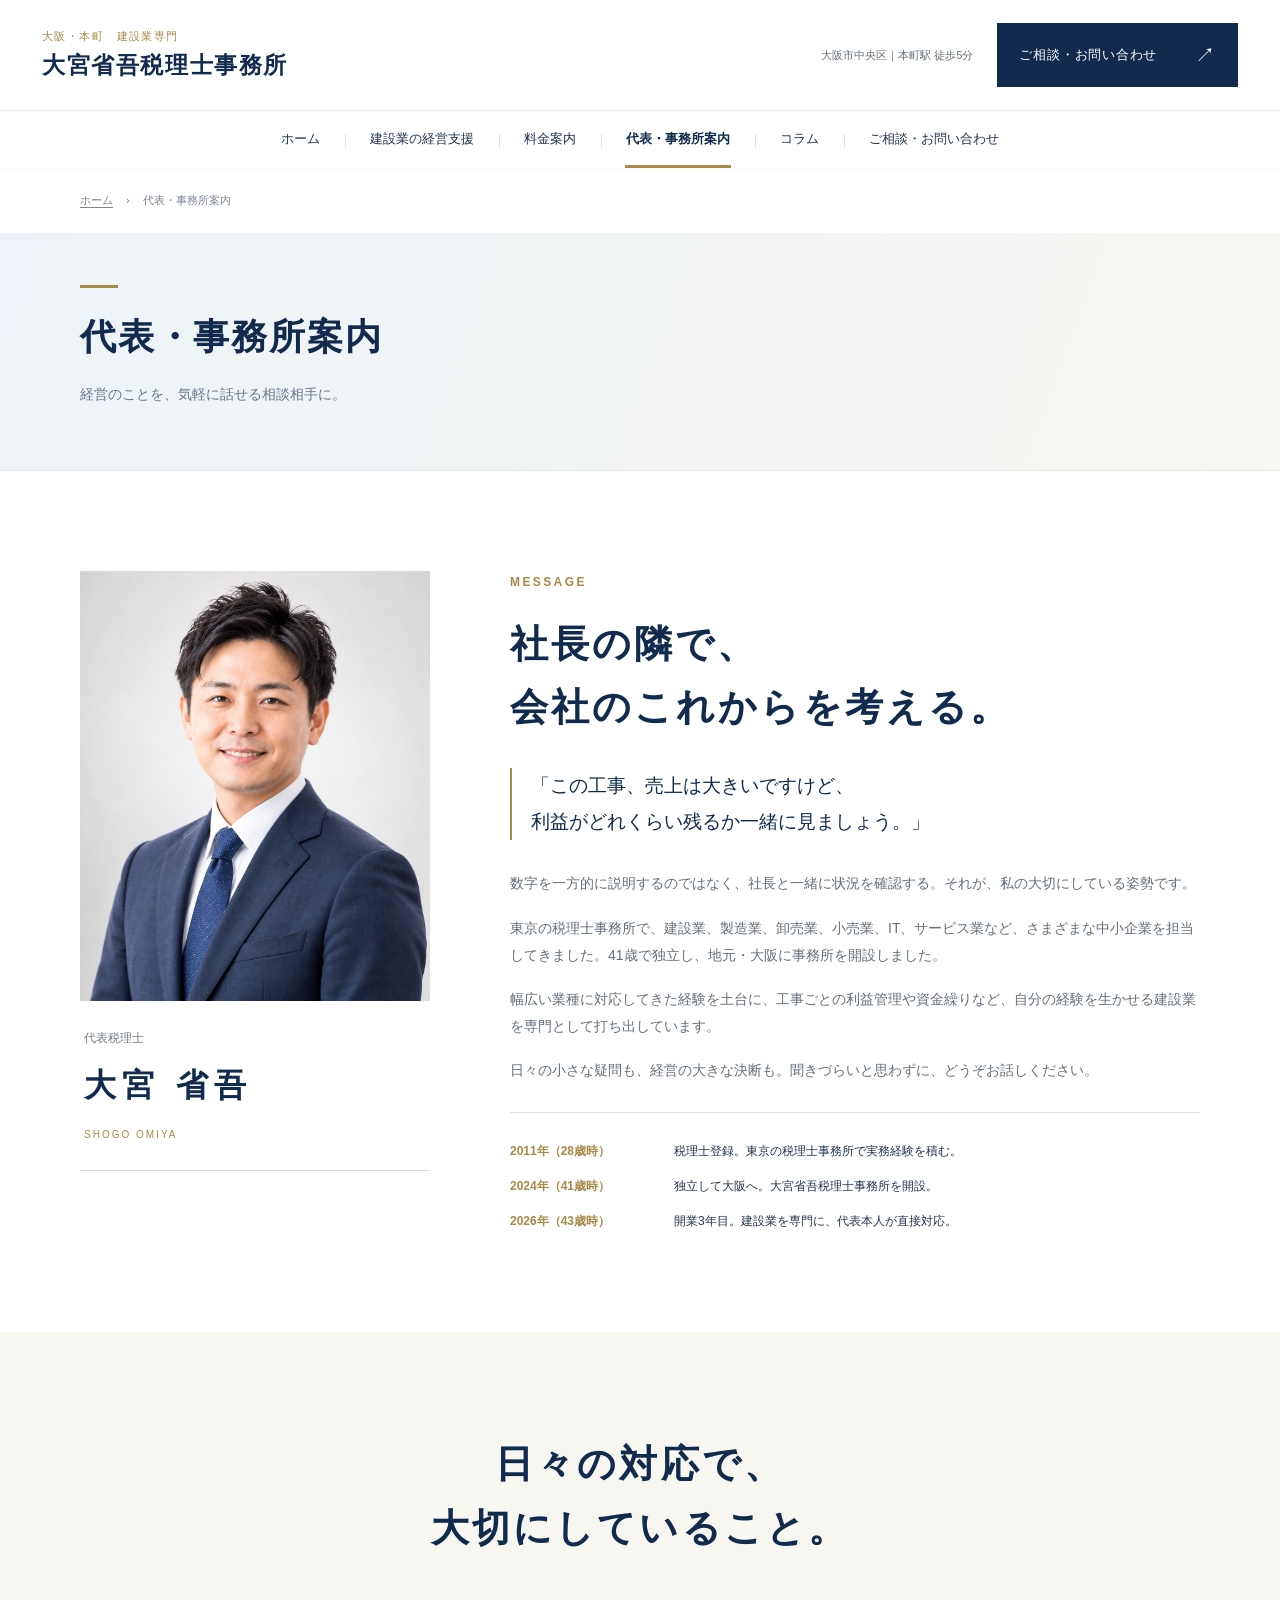
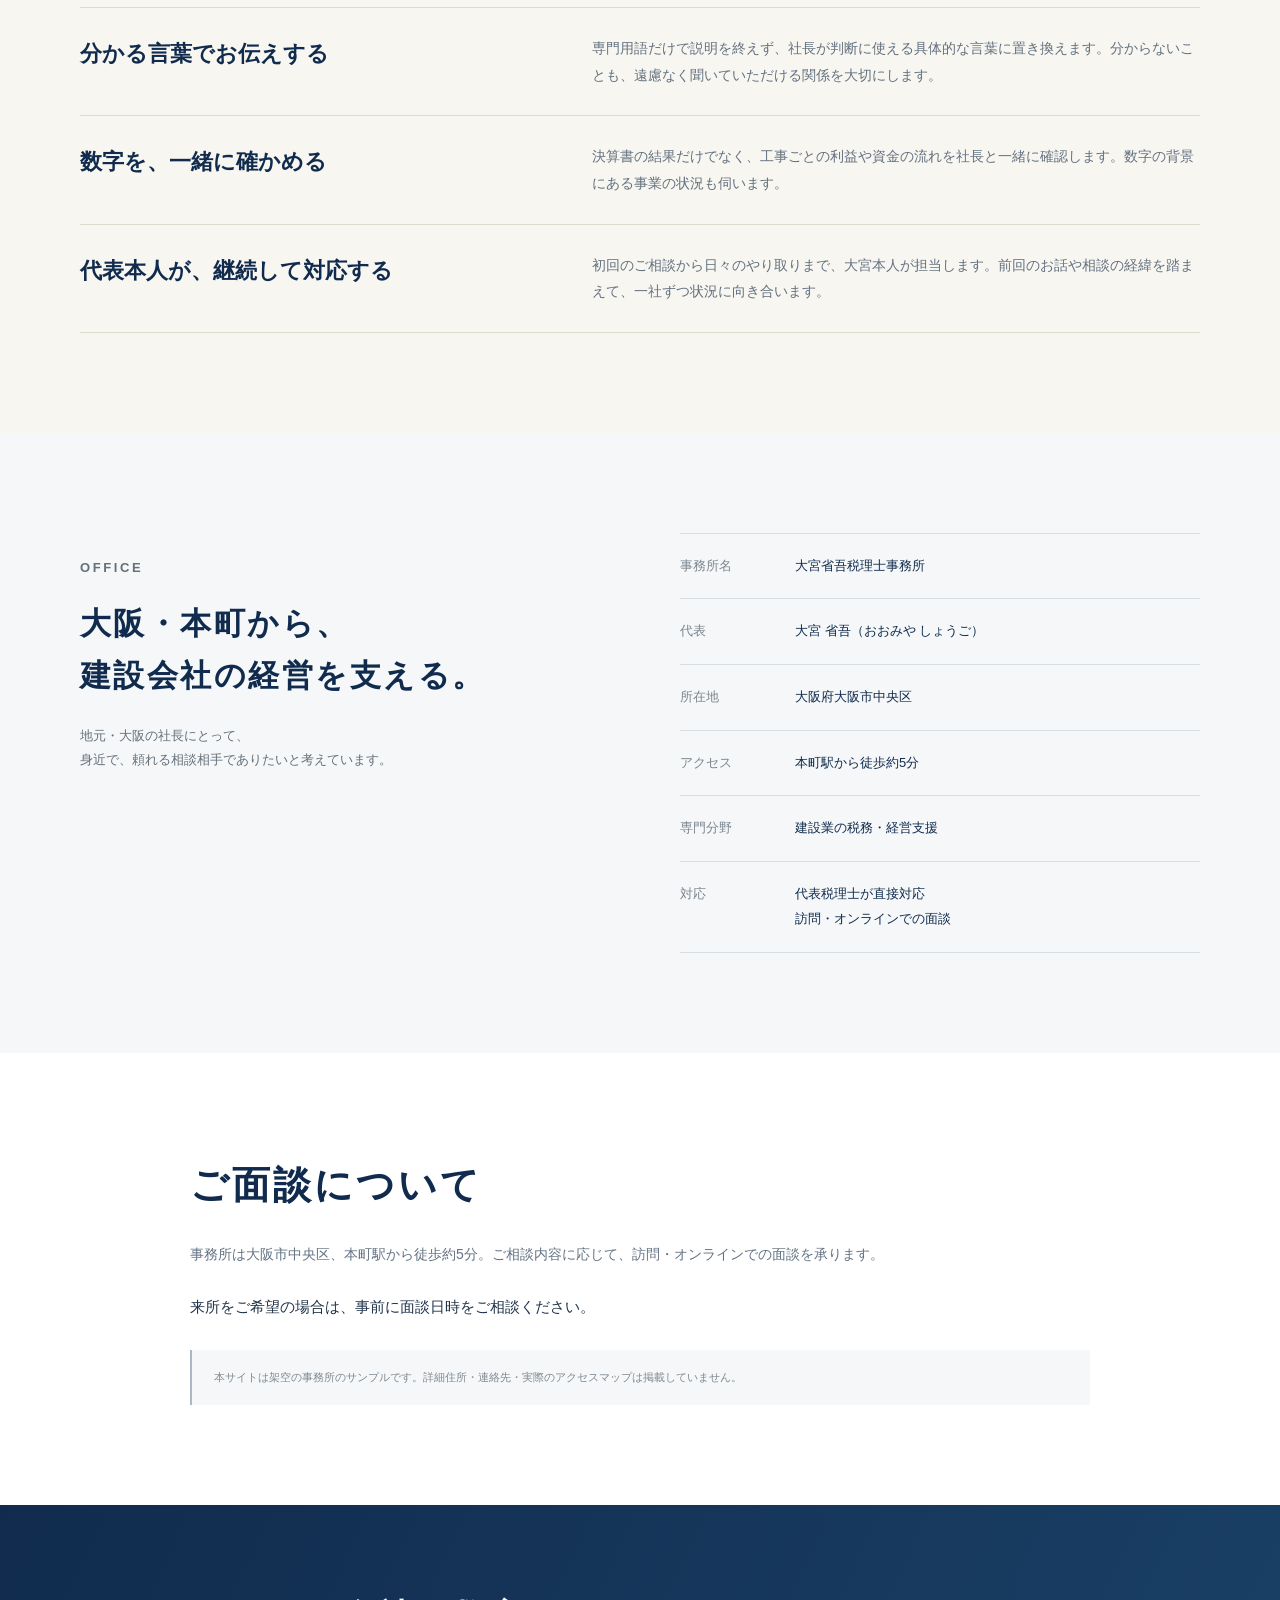
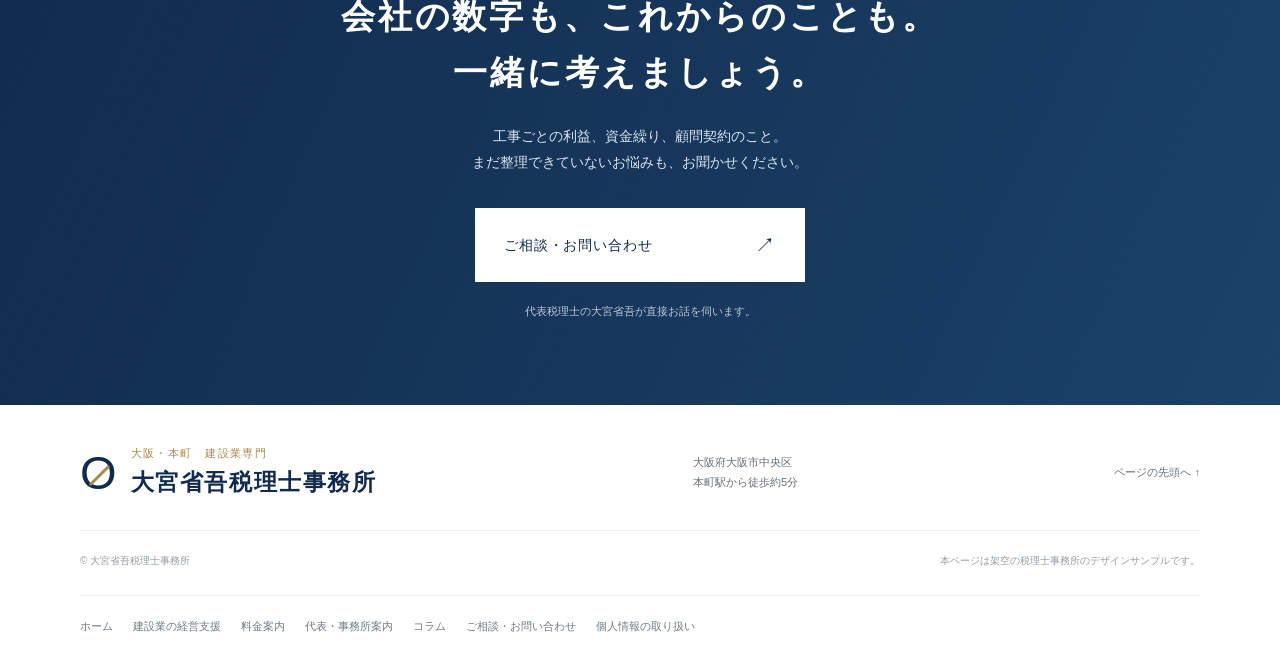
==== commit 6a5cc09e: "コラムを追加し、建設会社向けの情報発信を始める 税務・資金繰りの基礎知識を記事として提供し、相談前の不安を減らすため。 グローバルナビとトップページから記事へ導線を設けた。  Co-Authored-" ====
--- a/about/index.html
+++ b/about/index.html
@@ -1 +1 @@
-<!doctype html><html lang="ja"><head><meta charset="utf-8"><meta name="viewport" content="width=device-width,initial-scale=1"><title>代表・事務所案内｜大宮省吾税理士事務所</title><meta name="description" content="代表税理士・大宮省吾の経歴と対応方針。大阪市中央区、本町駅から徒歩約5分の税理士事務所です。"><meta name="theme-color" content="#102b4d"><link rel="stylesheet" href="../assets/style.css"><link rel="stylesheet" href="../assets/pages.css"></head><body id="top"><a class="skip" href="#main">本文へ</a><header><div class="header-inner"><a class="brand" href="../"><span><small>大阪・本町　建設業専門</small><strong>大宮省吾税理士事務所</strong></span></a><div class="header-right"><span class="location">大阪市中央区｜本町駅 徒歩5分</span><a class="button compact" href="../contact/">ご相談・お問い合わせ <span>↗</span></a></div><button class="menu-button" aria-expanded="false" aria-controls="navigation">メニュー <span>☰</span></button></div><nav id="navigation" aria-label="メインナビゲーション"><a href="../">ホーム</a><a href="../services/">建設業の経営支援</a><a href="../fees/">料金案内</a><a href="./" aria-current="page">代表・事務所案内</a><a href="../contact/">ご相談・お問い合わせ</a></nav></header><main id="main"><div class="breadcrumb container"><a href="../">ホーム</a><span>›</span><span>代表・事務所案内</span></div><section class="page-title"><div class="container"><span class="title-rule"></span><h1>代表・事務所案内</h1><p>経営のことを、気軽に話せる相談相手に。</p></div></section><section class="section representative" id="representative"><div class="container representative-grid"><div class="portrait-column"><div class="portrait"><img src="../assets/representative-portrait.png" alt="笑顔で少し斜めを向いた代表税理士・大宮省吾の人物イメージ" loading="lazy" width="1024" height="1280"></div><div class="name"><small>代表税理士</small><h3>大宮 省吾</h3><span>SHOGO OMIYA</span></div></div><div class="representative-copy"><p class="eyebrow">MESSAGE</p><h2>社長の隣で、<br>会社のこれからを考える。</h2><p class="lead">「この工事、売上は大きいですけど、<br>利益がどれくらい残るか一緒に見ましょう。」</p><p>数字を一方的に説明するのではなく、社長と一緒に状況を確認する。それが、私の大切にしている姿勢です。</p><p>東京の税理士事務所で、建設業、製造業、卸売業、小売業、IT、サービス業など、さまざまな中小企業を担当してきました。41歳で独立し、地元・大阪に事務所を開設しました。</p><p>幅広い業種に対応してきた経験を土台に、工事ごとの利益管理や資金繰りなど、自分の経験を生かせる建設業を専門として打ち出しています。</p><p>日々の小さな疑問も、経営の大きな決断も。聞きづらいと思わずに、どうぞお話しください。</p><div class="career"><div><span>2011年（28歳時）</span><p>税理士登録。東京の税理士事務所で実務経験を積む。</p></div><div><span>2024年（41歳時）</span><p>独立して大阪へ。大宮省吾税理士事務所を開設。</p></div><div><span>2026年（43歳時）</span><p>開業3年目。建設業を専門に、代表本人が直接対応。</p></div></div></div></div></section><section class="section practice-values"><div class="container"><div class="section-heading"><h2>日々の対応で、<br>大切にしていること。</h2></div><div class="values-list"><article><h3>分かる言葉でお伝えする</h3><p>専門用語だけで説明を終えず、社長が判断に使える具体的な言葉に置き換えます。分からないことも、遠慮なく聞いていただける関係を大切にします。</p></article><article><h3>数字を、一緒に確かめる</h3><p>決算書の結果だけでなく、工事ごとの利益や資金の流れを社長と一緒に確認します。数字の背景にある事業の状況も伺います。</p></article><article><h3>代表本人が、継続して対応する</h3><p>初回のご相談から日々のやり取りまで、大宮本人が担当します。前回のお話や相談の経緯を踏まえて、一社ずつ状況に向き合います。</p></article></div></div></section><section class="section office" id="office"><div class="container office-grid"><div><p class="eyebrow">OFFICE</p><h2>大阪・本町から、<br>建設会社の経営を支える。</h2><p>地元・大阪の社長にとって、<br>身近で、頼れる相談相手でありたいと考えています。</p></div><dl><div><dt>事務所名</dt><dd>大宮省吾税理士事務所</dd></div><div><dt>代表</dt><dd>大宮 省吾（おおみや しょうご）</dd></div><div><dt>所在地</dt><dd>大阪府大阪市中央区</dd></div><div><dt>アクセス</dt><dd>本町駅から徒歩約5分</dd></div><div><dt>専門分野</dt><dd>建設業の税務・経営支援</dd></div><div><dt>対応</dt><dd>代表税理士が直接対応<br>訪問・オンラインでの面談</dd></div></dl></div></section><section class="section"><div class="container narrow"><h2>ご面談について</h2><p class="section-lead">事務所は大阪市中央区、本町駅から徒歩約5分。ご相談内容に応じて、訪問・オンラインでの面談を承ります。</p><p>来所をご希望の場合は、事前に面談日時をご相談ください。</p><p class="demo-note">本サイトは架空の事務所のサンプルです。詳細住所・連絡先・実際のアクセスマップは掲載していません。</p></div></section><section class="contact"><div class="container"><h2>会社の数字も、これからのことも。<br>一緒に考えましょう。</h2><p>工事ごとの利益、資金繰り、顧問契約のこと。<br>まだ整理できていないお悩みも、お聞かせください。</p><a class="button light" href="../contact/">ご相談・お問い合わせ <span>↗</span></a><p class="contact-caption">代表税理士の大宮省吾が直接お話を伺います。</p></div></section></main><footer><div class="container footer-top"><a class="brand" href="../"><span class="brand-symbol" aria-hidden="true">O<span></span></span><span><small>大阪・本町　建設業専門</small><strong>大宮省吾税理士事務所</strong></span></a><p>大阪府大阪市中央区<br>本町駅から徒歩約5分</p><a href="#top">ページの先頭へ ↑</a></div><div class="container footer-bottom"><small>© 大宮省吾税理士事務所</small><small>本ページは架空の税理士事務所のデザインサンプルです。</small></div><div class="container footer-links"><a href="../">ホーム</a><a href="../services/">建設業の経営支援</a><a href="../fees/">料金案内</a><a href="./">代表・事務所案内</a><a href="../contact/">ご相談・お問い合わせ</a><a href="../contact/#privacy">個人情報の取り扱い</a></div></footer><script src="../assets/main.js"></script></body></html>+<!doctype html><html lang="ja"><head><meta charset="utf-8"><meta name="viewport" content="width=device-width,initial-scale=1"><title>代表・事務所案内｜大宮省吾税理士事務所</title><meta name="description" content="代表税理士・大宮省吾の経歴と対応方針。大阪市中央区、本町駅から徒歩約5分の税理士事務所です。"><meta name="theme-color" content="#102b4d"><link rel="stylesheet" href="../assets/style.css"><link rel="stylesheet" href="../assets/pages.css"></head><body id="top"><a class="skip" href="#main">本文へ</a><header><div class="header-inner"><a class="brand" href="../"><span><small>大阪・本町　建設業専門</small><strong>大宮省吾税理士事務所</strong></span></a><div class="header-right"><span class="location">大阪市中央区｜本町駅 徒歩5分</span><a class="button compact" href="../contact/">ご相談・お問い合わせ <span>↗</span></a></div><button class="menu-button" aria-expanded="false" aria-controls="navigation">メニュー <span>☰</span></button></div><nav id="navigation" aria-label="メインナビゲーション"><a href="../">ホーム</a><a href="../services/">建設業の経営支援</a><a href="../fees/">料金案内</a><a href="./" aria-current="page">代表・事務所案内</a><a href="../column/">コラム</a><a href="../contact/">ご相談・お問い合わせ</a></nav></header><main id="main"><div class="breadcrumb container"><a href="../">ホーム</a><span>›</span><span>代表・事務所案内</span></div><section class="page-title"><div class="container"><span class="title-rule"></span><h1>代表・事務所案内</h1><p>経営のことを、気軽に話せる相談相手に。</p></div></section><section class="section representative" id="representative"><div class="container representative-grid"><div class="portrait-column"><div class="portrait"><img src="../assets/representative-portrait.png" alt="笑顔で少し斜めを向いた代表税理士・大宮省吾の人物イメージ" loading="lazy" width="1024" height="1280"></div><div class="name"><small>代表税理士</small><h3>大宮 省吾</h3><span>SHOGO OMIYA</span></div></div><div class="representative-copy"><p class="eyebrow">MESSAGE</p><h2>社長の隣で、<br>会社のこれからを考える。</h2><p class="lead">「この工事、売上は大きいですけど、<br>利益がどれくらい残るか一緒に見ましょう。」</p><p>数字を一方的に説明するのではなく、社長と一緒に状況を確認する。それが、私の大切にしている姿勢です。</p><p>東京の税理士事務所で、建設業、製造業、卸売業、小売業、IT、サービス業など、さまざまな中小企業を担当してきました。41歳で独立し、地元・大阪に事務所を開設しました。</p><p>幅広い業種に対応してきた経験を土台に、工事ごとの利益管理や資金繰りなど、自分の経験を生かせる建設業を専門として打ち出しています。</p><p>日々の小さな疑問も、経営の大きな決断も。聞きづらいと思わずに、どうぞお話しください。</p><div class="career"><div><span>2011年（28歳時）</span><p>税理士登録。東京の税理士事務所で実務経験を積む。</p></div><div><span>2024年（41歳時）</span><p>独立して大阪へ。大宮省吾税理士事務所を開設。</p></div><div><span>2026年（43歳時）</span><p>開業3年目。建設業を専門に、代表本人が直接対応。</p></div></div></div></div></section><section class="section practice-values"><div class="container"><div class="section-heading"><h2>日々の対応で、<br>大切にしていること。</h2></div><div class="values-list"><article><h3>分かる言葉でお伝えする</h3><p>専門用語だけで説明を終えず、社長が判断に使える具体的な言葉に置き換えます。分からないことも、遠慮なく聞いていただける関係を大切にします。</p></article><article><h3>数字を、一緒に確かめる</h3><p>決算書の結果だけでなく、工事ごとの利益や資金の流れを社長と一緒に確認します。数字の背景にある事業の状況も伺います。</p></article><article><h3>代表本人が、継続して対応する</h3><p>初回のご相談から日々のやり取りまで、大宮本人が担当します。前回のお話や相談の経緯を踏まえて、一社ずつ状況に向き合います。</p></article></div></div></section><section class="section office" id="office"><div class="container office-grid"><div><p class="eyebrow">OFFICE</p><h2>大阪・本町から、<br>建設会社の経営を支える。</h2><p>地元・大阪の社長にとって、<br>身近で、頼れる相談相手でありたいと考えています。</p></div><dl><div><dt>事務所名</dt><dd>大宮省吾税理士事務所</dd></div><div><dt>代表</dt><dd>大宮 省吾（おおみや しょうご）</dd></div><div><dt>所在地</dt><dd>大阪府大阪市中央区</dd></div><div><dt>アクセス</dt><dd>本町駅から徒歩約5分</dd></div><div><dt>専門分野</dt><dd>建設業の税務・経営支援</dd></div><div><dt>対応</dt><dd>代表税理士が直接対応<br>訪問・オンラインでの面談</dd></div></dl></div></section><section class="section"><div class="container narrow"><h2>ご面談について</h2><p class="section-lead">事務所は大阪市中央区、本町駅から徒歩約5分。ご相談内容に応じて、訪問・オンラインでの面談を承ります。</p><p>来所をご希望の場合は、事前に面談日時をご相談ください。</p><p class="demo-note">本サイトは架空の事務所のサンプルです。詳細住所・連絡先・実際のアクセスマップは掲載していません。</p></div></section><section class="contact"><div class="container"><h2>会社の数字も、これからのことも。<br>一緒に考えましょう。</h2><p>工事ごとの利益、資金繰り、顧問契約のこと。<br>まだ整理できていないお悩みも、お聞かせください。</p><a class="button light" href="../contact/">ご相談・お問い合わせ <span>↗</span></a><p class="contact-caption">代表税理士の大宮省吾が直接お話を伺います。</p></div></section></main><footer><div class="container footer-top"><a class="brand" href="../"><span class="brand-symbol" aria-hidden="true">O<span></span></span><span><small>大阪・本町　建設業専門</small><strong>大宮省吾税理士事務所</strong></span></a><p>大阪府大阪市中央区<br>本町駅から徒歩約5分</p><a href="#top">ページの先頭へ ↑</a></div><div class="container footer-bottom"><small>© 大宮省吾税理士事務所</small><small>本ページは架空の税理士事務所のデザインサンプルです。</small></div><div class="container footer-links"><a href="../">ホーム</a><a href="../services/">建設業の経営支援</a><a href="../fees/">料金案内</a><a href="./">代表・事務所案内</a><a href="../column/">コラム</a><a href="../contact/">ご相談・お問い合わせ</a><a href="../contact/#privacy">個人情報の取り扱い</a></div></footer><script src="../assets/main.js"></script></body></html>
--- a/assets/pages.css
+++ b/assets/pages.css
@@ -17,3 +17,14 @@
 /* Small bespoke line icons for the service headings. */
 .construction-service .service-kicker{min-height:56px;gap:13px}.service-line-icon{width:56px;height:56px;flex:0 0 56px;color:var(--navy);margin-right:4px}.service-line-icon .icon-gold{stroke:var(--gold)}
 @media(max-width:760px){.construction-service .service-kicker{min-height:48px;gap:11px}.service-line-icon{width:48px;height:48px;flex-basis:48px;margin-right:2px}}
+.home-column{background:#f4f8fc}.home-column .section-heading h2{font-size:clamp(24px,2.4vw,30px)}
+.column-grid{display:grid;grid-template-columns:repeat(4,1fr);gap:32px;list-style:none;margin:0;padding:0}.column-card a{display:block}.column-card img{width:100%;height:auto;aspect-ratio:4/3;object-fit:cover;transition:opacity .2s}.column-card a:hover img{opacity:.85}.column-card a:hover h3{color:var(--gold)}.column-card h3{font-family:var(--sans);font-size:15px;font-weight:500;line-height:1.8;letter-spacing:.06em;color:var(--ink);margin-top:18px;transition:color .2s}.column-card time{display:block;font-family:Georgia,serif;font-size:12px;letter-spacing:.08em;color:#7c8792;margin-top:6px}
+.outline-button{display:inline-flex;align-items:center;justify-content:center;gap:24px;min-width:280px;padding:20px 32px;border:2px solid var(--navy);color:var(--navy);font-size:15px;letter-spacing:.1em;background:#fff;transition:.2s}.outline-button span{font-size:18px;transition:transform .2s}.outline-button:hover{background:var(--navy);color:#fff}.outline-button:hover span{transform:translateX(3px)}.home-column .center-link{margin-top:56px}
+.column-list .column-grid{grid-template-columns:repeat(3,1fr);gap:48px 36px}.column-card .column-category{display:inline-block;font-size:11px;letter-spacing:.08em;color:var(--gold);border:1px solid #d8c9a4;padding:1px 10px;margin-top:16px}.column-card .column-category+h3{margin-top:8px}
+.article{padding:64px 0 100px}.article-head{border-bottom:1px solid var(--line);padding-bottom:30px;margin-bottom:40px}.article-head h1{font-family:var(--serif);font-size:clamp(24px,2.6vw,32px);line-height:1.6;letter-spacing:.05em;color:var(--navy);margin:14px 0 12px}.article-meta{display:flex;gap:16px;align-items:center;font-size:12px;color:#7c8792}.article-meta .column-category{color:var(--gold);border:1px solid #d8c9a4;padding:1px 10px}.article-eyecatch{width:100%;height:auto;aspect-ratio:16/9;object-fit:cover;margin-bottom:44px}
+.article-body>p{margin-bottom:24px;font-size:15px;line-height:2.1}.article-body h2{font-size:22px;line-height:1.6;letter-spacing:.05em;border-left:3px solid var(--gold);padding-left:16px;margin:56px 0 22px}.article-body h3{font-size:17px;margin:34px 0 12px}.article-body ul,.article-body ol{margin:0 0 24px;padding-left:1.4em;line-height:2}.article-body li+li{margin-top:6px}.article-body table{width:100%;border-collapse:collapse;margin:0 0 28px;font-size:14px}.article-body th,.article-body td{border:1px solid var(--line);padding:12px 16px;text-align:left;vertical-align:top}.article-body thead th{background:var(--navy);color:#fff;font-weight:500}.article-body tbody th{background:#f4f8fc;color:var(--navy);font-weight:600;white-space:nowrap}.article-point{background:var(--cream);border-left:3px solid var(--gold);padding:22px 26px;margin:32px 0}.article-point strong{display:block;font-family:var(--serif);color:var(--navy);margin-bottom:6px}.article-point p{font-size:14px}
+.article-footer{margin-top:64px;padding-top:36px;border-top:1px solid var(--line);text-align:center}.related{margin-top:72px}.related>h2{font-size:22px;text-align:center;margin-bottom:32px}.related .column-grid{grid-template-columns:repeat(3,1fr)}
+@media(max-width:1000px){.column-grid{grid-template-columns:repeat(2,1fr);gap:36px 24px}.column-list .column-grid,.related .column-grid{grid-template-columns:repeat(2,1fr)}}
+@media(max-width:760px){.column-grid,.column-list .column-grid,.related .column-grid{grid-template-columns:1fr 1fr;gap:28px 14px}.column-card h3{font-size:13px;margin-top:12px;letter-spacing:.03em}.column-card time{font-size:11px}.home-column .center-link{margin-top:36px}.outline-button{min-width:0;width:100%;max-width:320px;padding:16px 24px;font-size:14px}.article{padding:36px 0 62px}.article-eyecatch{margin-bottom:28px}.article-body>p{font-size:14px}.article-body h2{font-size:18px;margin:40px 0 16px}.article-body table{font-size:12px}.article-body th,.article-body td{padding:9px 10px}.article-point{padding:18px 18px}}
+@media(max-width:420px){.column-list .column-grid,.related .column-grid{grid-template-columns:1fr}}
+.breadcrumb>:not(:last-child){flex-shrink:0}
